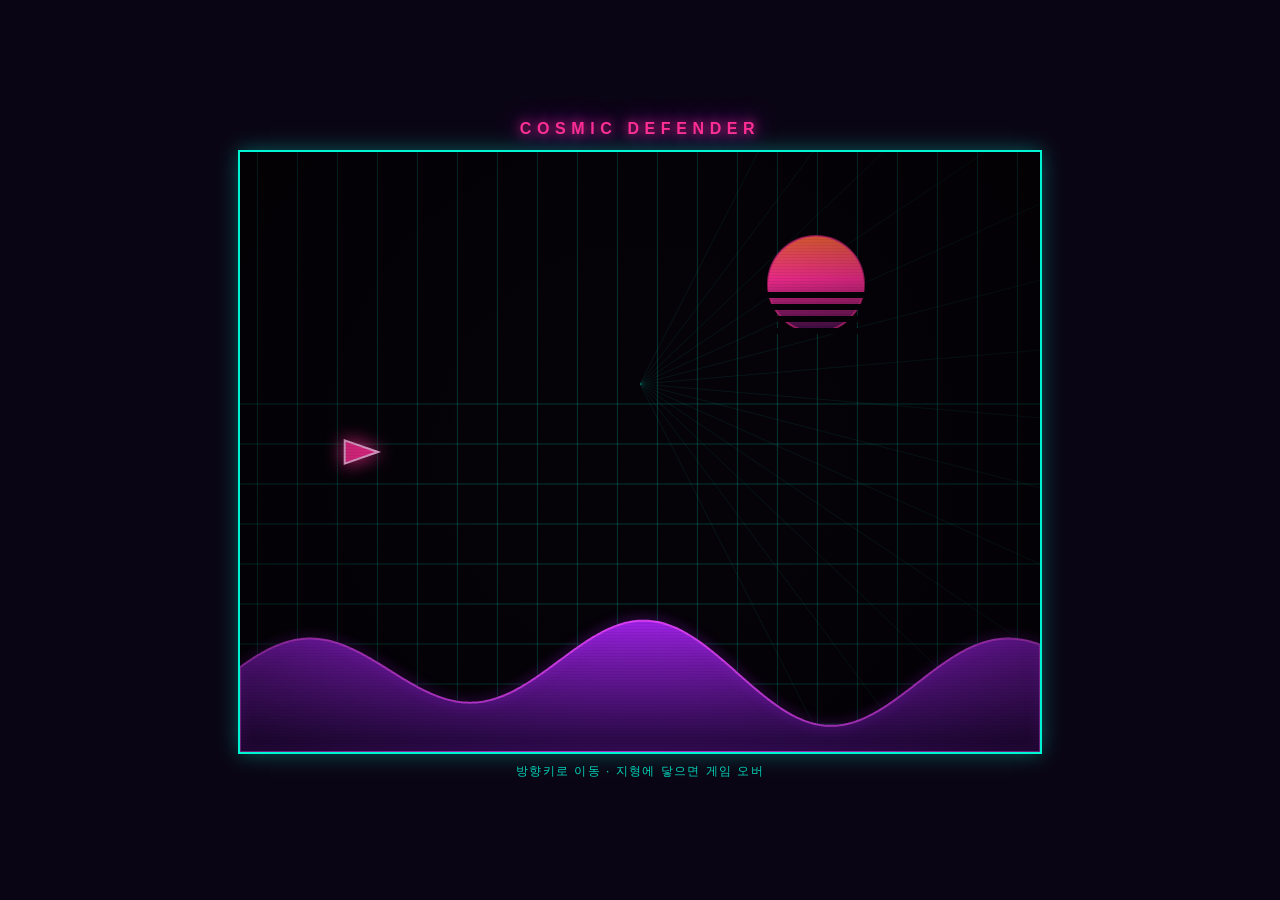
==== GameCosmicDefender/index.html @ 7a4a2a9c "기본 게임 화면 구현하기 HTML5 Canvas를 사용해서 횡스크롤 슈팅 게임의 기본 화면을 만들어 줘.  • 화면 크기: 800x600 • 배경: 검은색에 청록색 그리드 패턴 •" ====
<!DOCTYPE html>
<html lang="ko">
<head>
  <meta charset="UTF-8" />
  <meta name="viewport" content="width=device-width, initial-scale=1.0" />
  <title>Cosmic Defender — Synthwave</title>
  <style>
    * { box-sizing: border-box; margin: 0; padding: 0; }
    body {
      min-height: 100vh;
      display: flex;
      flex-direction: column;
      align-items: center;
      justify-content: center;
      background: #0a0514;
      font-family: "Segoe UI", "Malgun Gothic", sans-serif;
      color: #ff2d95;
    }
    h1 {
      font-size: 1rem;
      letter-spacing: 0.35em;
      text-transform: uppercase;
      margin-bottom: 0.75rem;
      text-shadow: 0 0 12px #ff2d95, 0 0 24px #b026ff;
    }
    canvas {
      display: block;
      border: 2px solid #00f5d4;
      box-shadow:
        0 0 20px rgba(0, 245, 212, 0.35),
        inset 0 0 60px rgba(176, 38, 255, 0.08);
    }
    .hint {
      margin-top: 0.6rem;
      font-size: 0.75rem;
      color: #00f5d4;
      opacity: 0.85;
      letter-spacing: 0.12em;
    }
  </style>
</head>
<body>
  <h1>Cosmic Defender</h1>
  <canvas id="game" width="800" height="600"></canvas>
  <p class="hint">방향키로 이동 · 지형에 닿으면 게임 오버</p>
  <script src="game.js"></script>
</body>
</html>
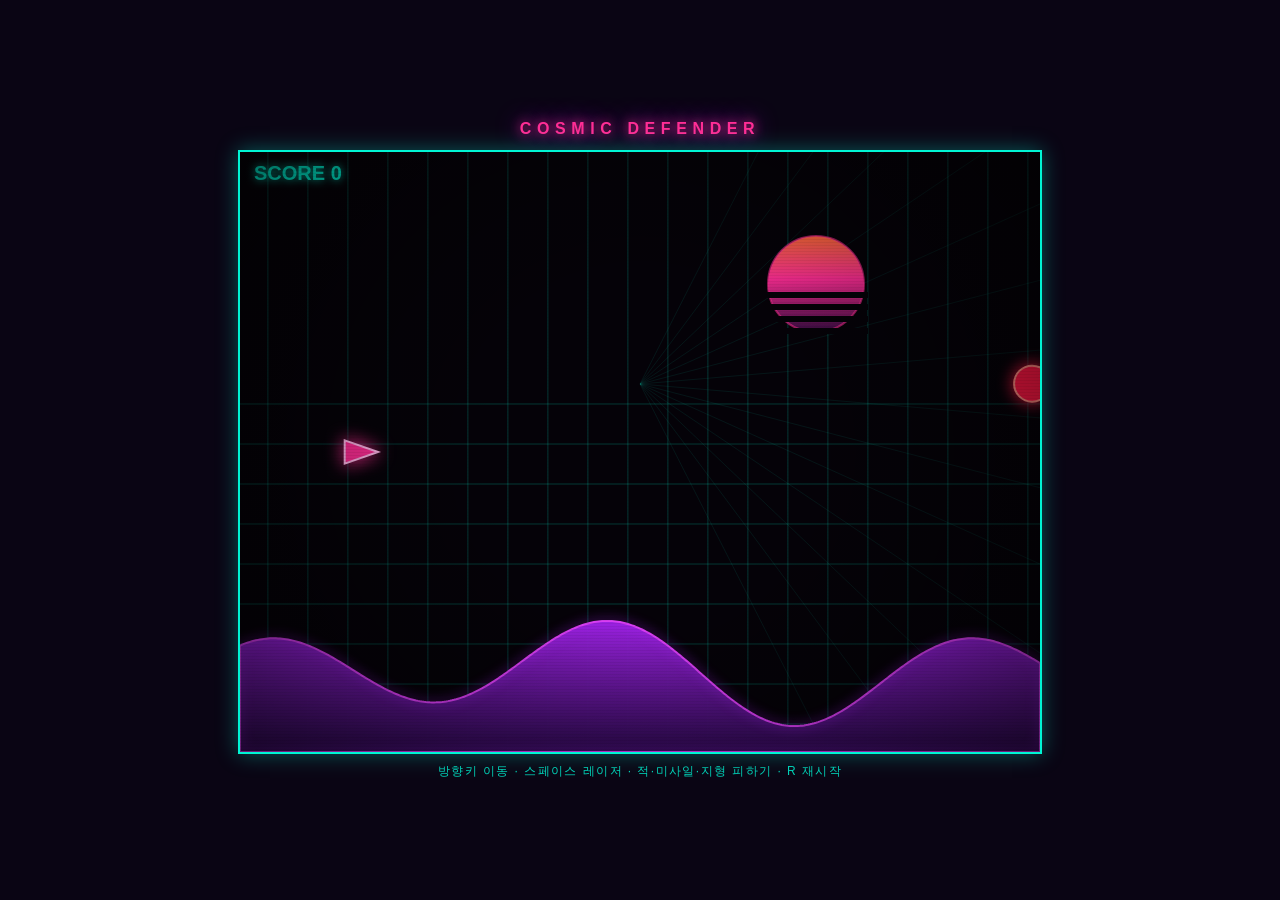
==== commit a0e55911: "레이저 발사와 적 시스템 구현하기 기존 게임에 다음 기능들을 추가해 줘: • 스페이스바 누르면 우주선에서 네온 청록색 레이저 발사 • 화면 오른쪽에서 랜덤하게 외계인 적 등장 (네" ====
--- a/GameCosmicDefender/index.html
+++ b/GameCosmicDefender/index.html
@@ -42,7 +42,7 @@
 <body>
   <h1>Cosmic Defender</h1>
   <canvas id="game" width="800" height="600"></canvas>
-  <p class="hint">방향키로 이동 · 지형에 닿으면 게임 오버</p>
+  <p class="hint">방향키 이동 · 스페이스 레이저 · 적·미사일·지형 피하기 · R 재시작</p>
   <script src="game.js"></script>
 </body>
 </html>
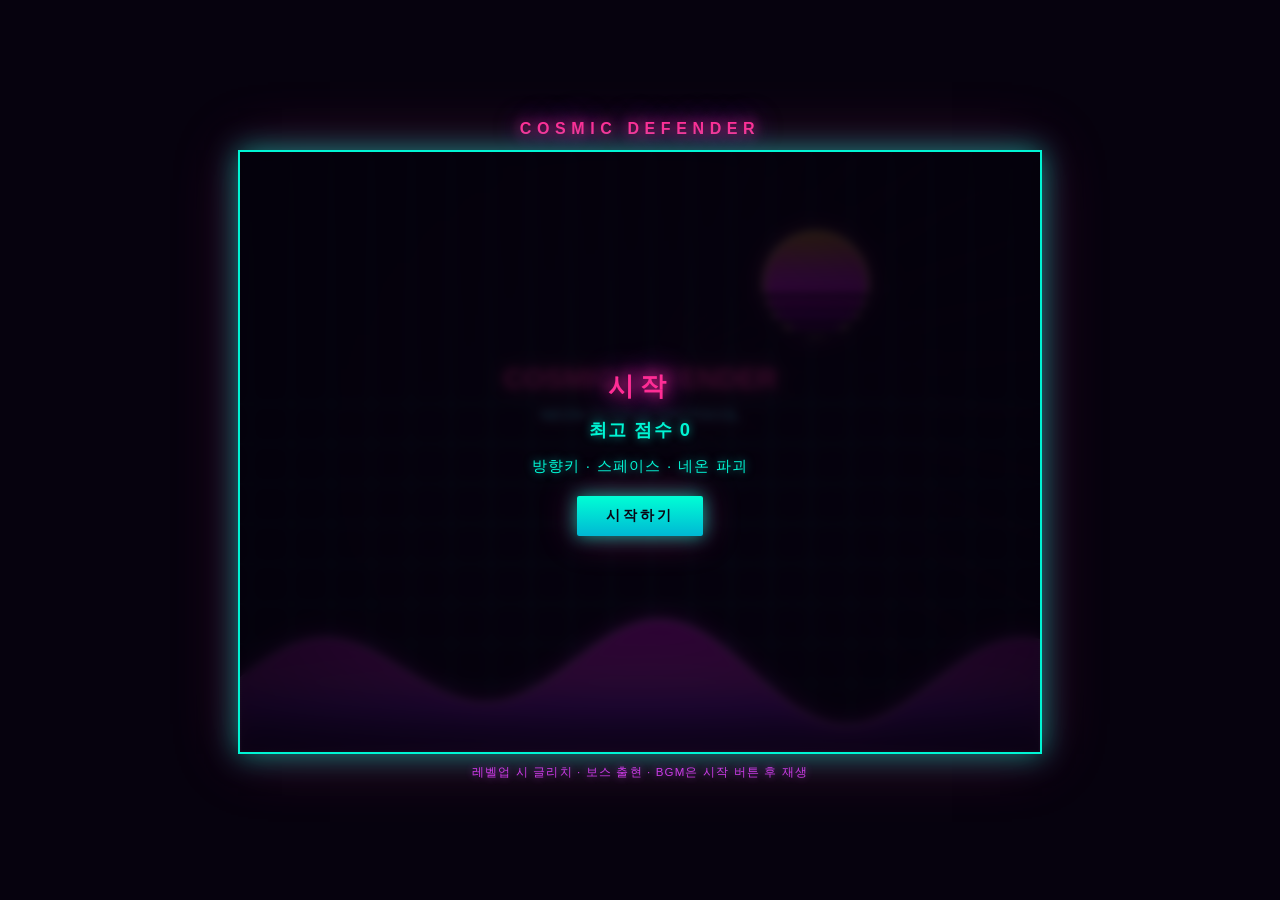
==== commit 5f8fbc03: "레벨 시스템과 바이브 효과 완성하기 게임을 완성하기 위해 다음 기능들을 구현해 줘: • 시간이 지날수록 스크롤 속도와 적 출현율 증가 • 레벨이 올라갈 때마다 화면 전체에 글리치 " ====
--- a/GameCosmicDefender/index.html
+++ b/GameCosmicDefender/index.html
@@ -12,7 +12,7 @@
       flex-direction: column;
       align-items: center;
       justify-content: center;
-      background: #0a0514;
+      background: #06020e;
       font-family: "Segoe UI", "Malgun Gothic", sans-serif;
       color: #ff2d95;
     }
@@ -21,28 +21,108 @@
       letter-spacing: 0.35em;
       text-transform: uppercase;
       margin-bottom: 0.75rem;
-      text-shadow: 0 0 12px #ff2d95, 0 0 24px #b026ff;
+      text-shadow: 0 0 14px #ff2d95, 0 0 28px #b026ff, 0 0 40px rgba(0, 245, 212, 0.35);
+    }
+    .shell {
+      position: relative;
+      display: inline-block;
+      border: 2px solid #00f5d4;
+      box-shadow:
+        0 0 28px rgba(0, 245, 212, 0.55),
+        0 0 60px rgba(255, 45, 149, 0.25),
+        inset 0 0 80px rgba(176, 38, 255, 0.12);
     }
     canvas {
       display: block;
-      border: 2px solid #00f5d4;
+      vertical-align: middle;
+    }
+    .ui-panel {
+      position: absolute;
+      inset: 0;
+      display: flex;
+      flex-direction: column;
+      align-items: center;
+      justify-content: center;
+      gap: 0.85rem;
+      padding: 1.5rem;
+      text-align: center;
+      background: rgba(6, 2, 14, 0.82);
+      backdrop-filter: blur(4px);
+      pointer-events: auto;
+    }
+    .ui-panel h2 {
+      font-size: 1.6rem;
+      letter-spacing: 0.25em;
+      text-transform: uppercase;
+      text-shadow: 0 0 16px #ff2d95, 0 0 32px #d500f9;
+    }
+    .ui-panel p {
+      color: #00f5d4;
+      font-size: 0.95rem;
+      letter-spacing: 0.08em;
+      text-shadow: 0 0 10px rgba(0, 245, 212, 0.6);
+    }
+    .ui-panel .big {
+      font-size: 1.15rem;
+      font-weight: bold;
+    }
+    .ui-panel button {
+      cursor: pointer;
+      margin-top: 0.35rem;
+      padding: 0.65rem 1.8rem;
+      font-size: 0.9rem;
+      letter-spacing: 0.2em;
+      text-transform: uppercase;
+      color: #0a0514;
+      font-weight: bold;
+      border: none;
+      border-radius: 2px;
+      background: linear-gradient(180deg, #00ffd5, #00b8d4);
       box-shadow:
-        0 0 20px rgba(0, 245, 212, 0.35),
-        inset 0 0 60px rgba(176, 38, 255, 0.08);
+        0 0 18px rgba(0, 255, 213, 0.65),
+        0 0 36px rgba(255, 45, 149, 0.35);
+      transition: transform 0.12s ease, box-shadow 0.12s ease;
+    }
+    .ui-panel button:hover {
+      transform: scale(1.04);
+      box-shadow:
+        0 0 26px rgba(0, 255, 213, 0.9),
+        0 0 48px rgba(255, 45, 149, 0.45);
+    }
+    .ui-panel button:active {
+      transform: scale(0.98);
+    }
+    .hidden {
+      display: none !important;
     }
     .hint {
-      margin-top: 0.6rem;
-      font-size: 0.75rem;
-      color: #00f5d4;
-      opacity: 0.85;
-      letter-spacing: 0.12em;
+      margin-top: 0.65rem;
+      font-size: 0.72rem;
+      color: #e040fb;
+      opacity: 0.9;
+      letter-spacing: 0.1em;
+      text-shadow: 0 0 8px rgba(224, 64, 251, 0.5);
     }
   </style>
 </head>
 <body>
   <h1>Cosmic Defender</h1>
-  <canvas id="game" width="800" height="600"></canvas>
-  <p class="hint">방향키 이동 · 스페이스 레이저 · 적·미사일·지형 피하기 · R 재시작</p>
+  <div class="shell">
+    <canvas id="game" width="800" height="600"></canvas>
+    <div id="title-ui" class="ui-panel">
+      <h2>시작</h2>
+      <p class="big">최고 점수 <span id="best-title">0</span></p>
+      <p>방향키 · 스페이스 · 네온 파괴</p>
+      <button type="button" id="btn-start">시작하기</button>
+    </div>
+    <div id="gameover-ui" class="ui-panel hidden">
+      <h2>게임 오버</h2>
+      <p class="big">점수 <span id="go-score">0</span></p>
+      <p class="big">최고 <span id="go-best">0</span></p>
+      <button type="button" id="btn-restart">다시하기</button>
+    </div>
+  </div>
+  <p class="hint">레벨업 시 글리치 · 보스 출현 · BGM은 시작 버튼 후 재생</p>
   <script src="game.js"></script>
 </body>
 </html>
